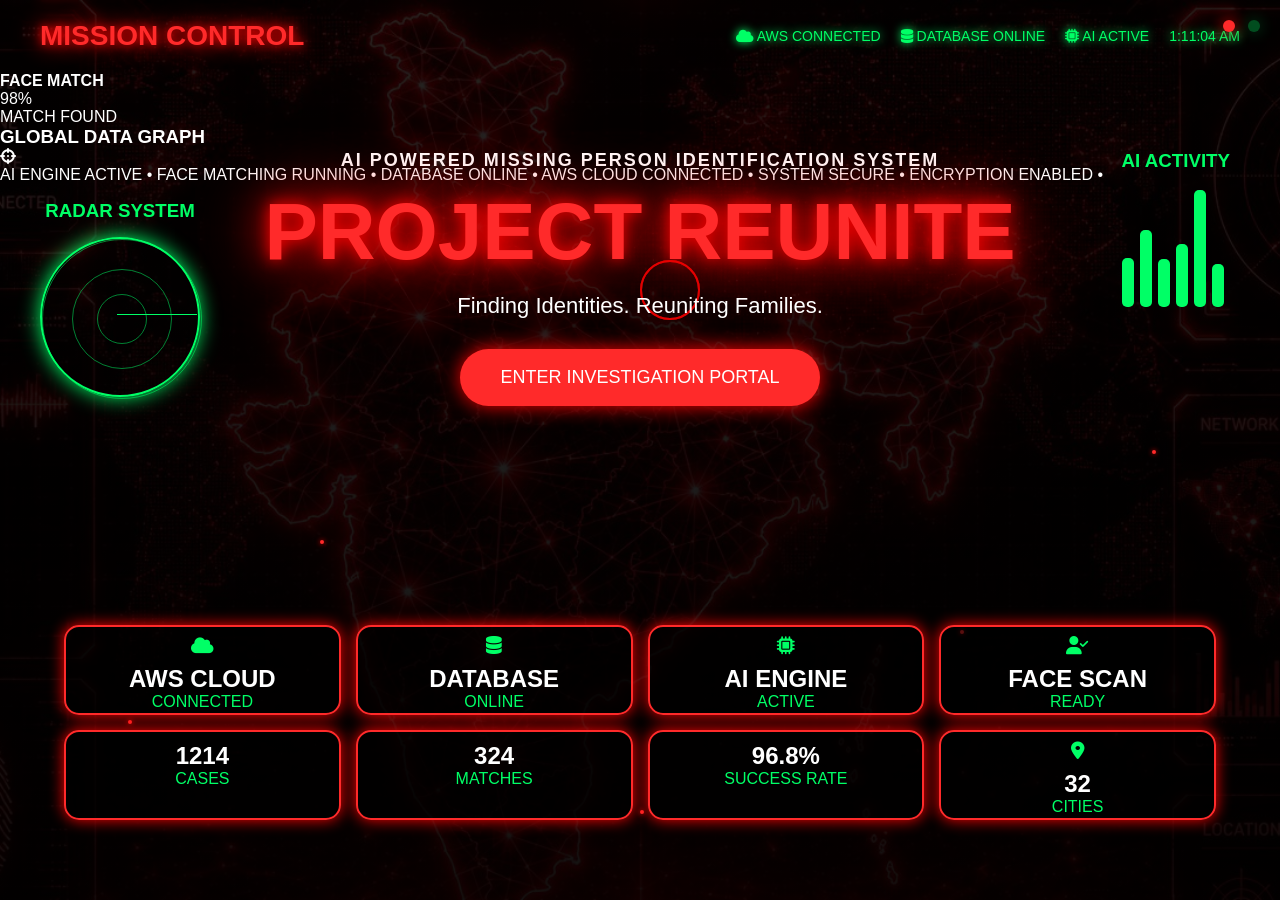
==== index.html @ 248b4ff6 "Initial Project Reunite" ====
<!DOCTYPE html>
<html lang="en">
<head>
<meta charset="UTF-8">
<meta name="viewport" content="width=device-width, initial-scale=1.0">

<title>PROJECT REUNITE</title>

<link rel="stylesheet" href="style.css">

<link rel="stylesheet"
href="https://cdnjs.cloudflare.com/ajax/libs/font-awesome/6.5.1/css/all.min.css">

</head>

<body>

<!-- ================================= -->
<!-- PARTICLES -->
<!-- ================================= -->

<div class="particle p1"></div>
<div class="particle p2"></div>
<div class="particle p3"></div>
<div class="particle p4"></div>
<div class="particle p5"></div>

<!-- ================================= -->
<!-- BLINKING STATUS DOTS -->
<!-- ================================= -->

<div class="status-dot green-dot"></div>
<div class="status-dot red-dot"></div>

<!-- ================================= -->
<!-- HEADER -->
<!-- ================================= -->

<header>

<div class="mission-control">
MISSION CONTROL
</div>

<div class="top-status">

<span>
<i class="fas fa-cloud"></i>
AWS CONNECTED
</span>

<span>
<i class="fas fa-database"></i>
DATABASE ONLINE
</span>

<span>
<i class="fas fa-microchip"></i>
AI ACTIVE
</span>

<span id="clock">
00:00:00
</span>

</div>

</header>

<!-- ================================= -->
<!-- LEFT RADAR -->
<!-- ================================= -->

<div class="radar-section">

<h3>RADAR SYSTEM</h3>

<div class="radar">

<div class="radar-ring ring1"></div>
<div class="radar-ring ring2"></div>
<div class="radar-ring ring3"></div>

<div class="radar-sweep"></div>

</div>

</div>

<!-- ================================= -->
<!-- RIGHT AI GRAPH -->
<!-- ================================= -->

<div class="ai-graph-section">

<h3>AI ACTIVITY</h3>

<div class="activity-bars">

<span></span>
<span></span>
<span></span>
<span></span>
<span></span>
<span></span>

</div>

</div>

<!-- ================================= -->
<!-- WATER RIPPLE -->
<!-- ================================= -->

<div class="ripple">

<span></span>
<span></span>
<span></span>

</div>

<!-- ================================= -->
<!-- MAIN CONTENT -->
<!-- ================================= -->

<div class="container">

<h3 class="system-title">
AI POWERED MISSING PERSON
IDENTIFICATION SYSTEM
</h3>

<h1>
PROJECT REUNITE
</h1>

<p class="tagline">
Finding Identities.
Reuniting Families.
</p>

<a href="portal.html">
    <button class="portal-btn">
        ENTER INVESTIGATION PORTAL
    </button>
</a>

</div>

<!-- ================================= -->
<!-- FACE MATCH PANEL -->
<!-- ================================= -->

<div class="face-match">

<h4>FACE MATCH</h4>

<div class="match-line"></div>

<p id="matchPercent">
98%
</p>

<span>
MATCH FOUND
</span>

</div>

<!-- ================================= -->
<!-- AUDIO WAVE -->
<!-- ================================= -->

<div class="audio-wave">

<span></span>
<span></span>
<span></span>
<span></span>
<span></span>
<span></span>
<span></span>

</div>

<!-- ================================= -->
<!-- GLOBAL DATA GRAPH -->
<!-- ================================= -->

<div class="global-graph">

<h3>GLOBAL DATA GRAPH</h3>

<div class="graph-area">

<div class="graph-line"></div>

</div>

</div>

<!-- ================================= -->
<!-- INFO CARDS -->
<!-- ================================= -->

<div class="cards">

<div class="card">
<i class="fas fa-cloud"></i>
<h2>AWS CLOUD</h2>
<p>CONNECTED</p>
</div>

<div class="card">
<i class="fas fa-database"></i>
<h2>DATABASE</h2>
<p>ONLINE</p>
</div>

<div class="card">
<i class="fas fa-microchip"></i>
<h2>AI ENGINE</h2>
<p>ACTIVE</p>
</div>

<div class="card">
<i class="fas fa-user-check"></i>
<h2>FACE SCAN</h2>
<p>READY</p>
</div>

<div class="card">
<h2>1214</h2>
<p>CASES</p>
</div>

<div class="card">
<h2>324</h2>
<p>MATCHES</p>
</div>

<div class="card">
<h2>96.8%</h2>
<p>SUCCESS RATE</p>
</div>

<div class="card">
<i class="fas fa-location-dot"></i>
<h2>32</h2>
<p>CITIES</p>
</div>

</div>

<!-- ================================= -->
<!-- TARGET SCANNER -->
<!-- ================================= -->

<div class="target-scanner">

<i class="fas fa-crosshairs"></i>

</div>

<!-- ================================= -->
<!-- LIVE FEED -->
<!-- ================================= -->

<div class="ticker">

<div class="ticker-">

AI ENGINE ACTIVE •
FACE MATCHING RUNNING •
DATABASE ONLINE •
AWS CLOUD CONNECTED •
SYSTEM SECURE •
ENCRYPTION ENABLED •

</div>

</div>

<script src="script.js"></script>

</body>
</html>
---- style.css ----
/* ================================= */
/* PROJECT REUNITE MAIN CSS */
/* ================================= */

*{
    margin:0;
    padding:0;
    box-sizing:border-box;
}

body{

    font-family:Arial, sans-serif;

    background:
    linear-gradient(
    rgba(0,0,0,0.85),
    rgba(0,0,0,0.90)
    ),
    url("background.jpg");

    background-size:cover;
    background-position:center;
    background-repeat:no-repeat;

    min-height:100vh;

    overflow:hidden;

    color:white;
}

/* ================================= */
/* HEADER */
/* ================================= */

header{

    display:flex;

    justify-content:space-between;

    align-items:center;

    padding:20px 40px;
}

.mission-control{

    font-size:26px;

    font-weight:bold;

    color:#ff2a2a;

    text-shadow:
    0 0 5px red,
    0 0 10px red;
}

.top-status{

    display:flex;

    gap:20px;

    align-items:center;

    color:#00ff66;

    font-size:14px;
}

.top-status span{

    text-shadow:
    0 0 10px #00ff66;
}

/* ================================= */
/* MAIN TITLE */
/* ================================= */

.container{

    position:absolute;

    top:180px;

    left:50%;

    transform:translateX(-50%);

    text-align:center;

    width:100%;
}

.system-title{

    color:white;

    letter-spacing:2px;

    margin-bottom:20px;
}

.container h1{

    font-size:80px;

    color:#ff2a2a;

    text-shadow:
    0 0 5px red,
    0 0 10px red,
    0 0 15px red;
}

.tagline{

    margin-top:15px;

    font-size:22px;

    color:white;
}

/* ================================= */
/* BUTTON */
/* ================================= */

.portal-btn{

    margin-top:30px;

    padding:18px 40px;

    border:none;

    border-radius:40px;

    background:#ff2a2a;

    color:white;

    font-size:18px;

    cursor:pointer;

    box-shadow:
    0 0 20px red;
}

.portal-btn:hover{

    transform:scale(1.05);
}

/* ================================= */
/* INFO CARDS */
/* ================================= */

.cards{

    position:absolute;

    bottom:120px;

    left:50%;

    transform:translateX(-50%);

    width:70%;

    display:grid;

    grid-template-columns:
    repeat(4,1fr);

    gap:20px;
}

.card{

    background:
    rgba(0,0,0,0.6);

    border:
    2px solid #ff2a2a;

    border-radius:15px;

    padding:20px;

    text-align:center;

    box-shadow:
    0 0 15px red;
}

.card i{

    font-size:24px;

    margin-bottom:10px;

    color:#00ff66;
}

.card p{

    color:#00ff66;
}/* ================================= */
/* PROJECT REUNITE */
/* ================================= */

*{
    margin:0;
    padding:0;
    box-sizing:border-box;
}

body{
    font-family:Arial, sans-serif;
    background:
    linear-gradient(rgba(0,0,0,0.85),rgba(0,0,0,0.92)),
    url("background.jpg");
    background-size:cover;
    background-position:center;
    background-repeat:no-repeat;

    min-height:100vh;
    overflow:hidden;
    color:white;
}

/* ================================= */
/* HEADER */
/* ================================= */

header{
    display:flex;
    justify-content:space-between;
    align-items:center;
    padding:20px 40px;
}

.mission-control{
    color:#ff2a2a;
    font-size:28px;
    font-weight:bold;
    text-shadow:
    0 0 10px red,
    0 0 25px red;
}

.top-status{
    display:flex;
    gap:20px;
    color:#00ff66;
    font-size:14px;
}

.top-status span{
    text-shadow:0 0 10px #00ff66;
}

/* ================================= */
/* MAIN TITLE */
/* ================================= */

.container{
    position:absolute;
    top:150px;
    left:50%;
    transform:translateX(-50%);
    text-align:center;
    width:100%;
}

.system-title{
    font-size:18px;
    letter-spacing:2px;
    margin-bottom:15px;
}

.container h1{
    font-size:80px;
    color:#ff2a2a;
    text-shadow:
    0 0 15px red,
    0 0 40px red,
    0 0 80px red;
}

.tagline{
    margin-top:15px;
    font-size:22px;
}

/* ================================= */
/* BUTTON */
/* ================================= */

.portal-btn{
    margin-top:30px;
    padding:18px 40px;
    border:none;
    border-radius:40px;
    background:#ff2a2a;
    color:white;
    font-size:18px;
    cursor:pointer;
    box-shadow:0 0 20px red;
    transition:.3s;
}

.portal-btn:hover{
    transform:scale(1.05);
}

/* ================================= */
/* CARDS */
/* ================================= */

.cards{
    position:absolute;
    bottom:80px;
    left:50%;
    transform:translateX(-50%);

    width:90%;

    display:grid;
    grid-template-columns:repeat(4,1fr);
    gap:15px;
}

.card{
    background:rgba(0,0,0,0.65);
    border:2px solid #ff2a2a;
    border-radius:15px;
    padding:10px;
    height:90px;
    text-align:center;

    box-shadow:
    0 0 15px red;
}

.card i{
    color:#00ff66;
    font-size:18px;
    margin-bottom:10px;
}

.card p{
    color:#00ff66;
}

/* ================================= */
/* STATUS DOTS */
/* ================================= */

.status-dot{
    width:12px;
    height:12px;
    border-radius:50%;
    position:fixed;
    animation:blink 1s infinite;
}

.green-dot{
    top:20px;
    right:20px;
    background:#00ff66;
    box-shadow:0 0 15px #00ff66;
}

.red-dot{
    top:20px;
    right:45px;
    background:#ff2a2a;
    box-shadow:0 0 15px red;
}

@keyframes blink{
    50%{
        opacity:0.3;
    }
}/* ================================= */
/* RADAR SYSTEM */
/* ================================= */

.radar-section{
    position:absolute;
    left:40px;
    top:200px;
    text-align:center;
}

.radar-section h3{
    color:#00ff66;
    margin-bottom:15px;
}

.radar{
    width:160px;
    height:160px;
    border:2px solid #00ff66;
    border-radius:50%;
    position:relative;
    box-shadow:0 0 20px #00ff66;
}

.radar-ring{
    position:absolute;
    border:1px solid rgba(0,255,102,0.5);
    border-radius:50%;
}

.ring1{
    width:50px;
    height:50px;
    top:55px;
    left:55px;
}

.ring2{
    width:100px;
    height:100px;
    top:30px;
    left:30px;
}

.ring3{
    width:160px;
    height:160px;
    top:0px;
    left:0px;
}

.radar-sweep{
    position:absolute;
    width:80px;
    height:1px;
    background:#00ff66;
    top:75px;
    left:75px;
    transform-origin:left center;
    animation:rotateRadar 4s linear infinite;
}

@keyframes rotateRadar{
    from{
        transform:rotate(0deg);
    }
    to{
        transform:rotate(360deg);
    }
}

/* ================================= */
/* AI ACTIVITY GRAPH */
/* ================================= */

.ai-graph-section{
    position:absolute;
    right:50px;
    top:150px;
    text-align:center;
}

.ai-graph-section h3{
    color:#00ff66;
    margin-bottom:15px;
}

.activity-bars{
    display:flex;
    align-items:flex-end;
    gap:6px;
    height:120px;
}

.activity-bars span{
    width:12px;
    background:#00ff66;
    border-radius:5px;
    animation:graphMove 1.2s infinite ease-in-out;
}

.activity-bars span:nth-child(1){height:30px;}
.activity-bars span:nth-child(2){height:70px;}
.activity-bars span:nth-child(3){height:50px;}
.activity-bars span:nth-child(4){height:100px;}
.activity-bars span:nth-child(5){height:40px;}
.activity-bars span:nth-child(6){height:80px;}

@keyframes graphMove{
    50%{
        transform:scaleY(1.5);
    }
}

/* ================================= */
/* WATER RIPPLE */
/* ================================= */

.ripple{
    position:absolute;
    left:50%;
    top:260px;
    transform:translateX(-50%);
}

.ripple span{
    position:absolute;
    width:60px;
    height:60px;
    border:2px solid rgba(255,0,0,0.5);
    border-radius:50%;
    animation:rippleWave 4s infinite;
}

.ripple span:nth-child(2){
    animation-delay:1s;
}

.ripple span:nth-child(3){
    animation-delay:2s;
}

@keyframes rippleWave{
    from{
        transform:scale(0.5);
        opacity:1;
    }
    to{
        transform:scale(5);
        opacity:0;
    }
}

/* ================================= */
/* FLOATING PARTICLES */
/* ================================= */

.particle{
    position:fixed;
    width:4px;
    height:4px;
    background:#ff2a2a;
    border-radius:50%;
    box-shadow:0 0 5px red;
    animation:floatParticle 8s infinite linear;
}

.p1{left:10%;top:80%;}
.p2{left:25%;top:60%;}
.p3{left:50%;top:90%;}
.p4{left:75%;top:70%;}
.p5{left:90%;top:50%;}

@keyframes floatParticle{
    from{
        transform:translateY(0);
        opacity:1;
    }
    to{
        transform:translateY(-300px);
        opacity:0;
    }
}
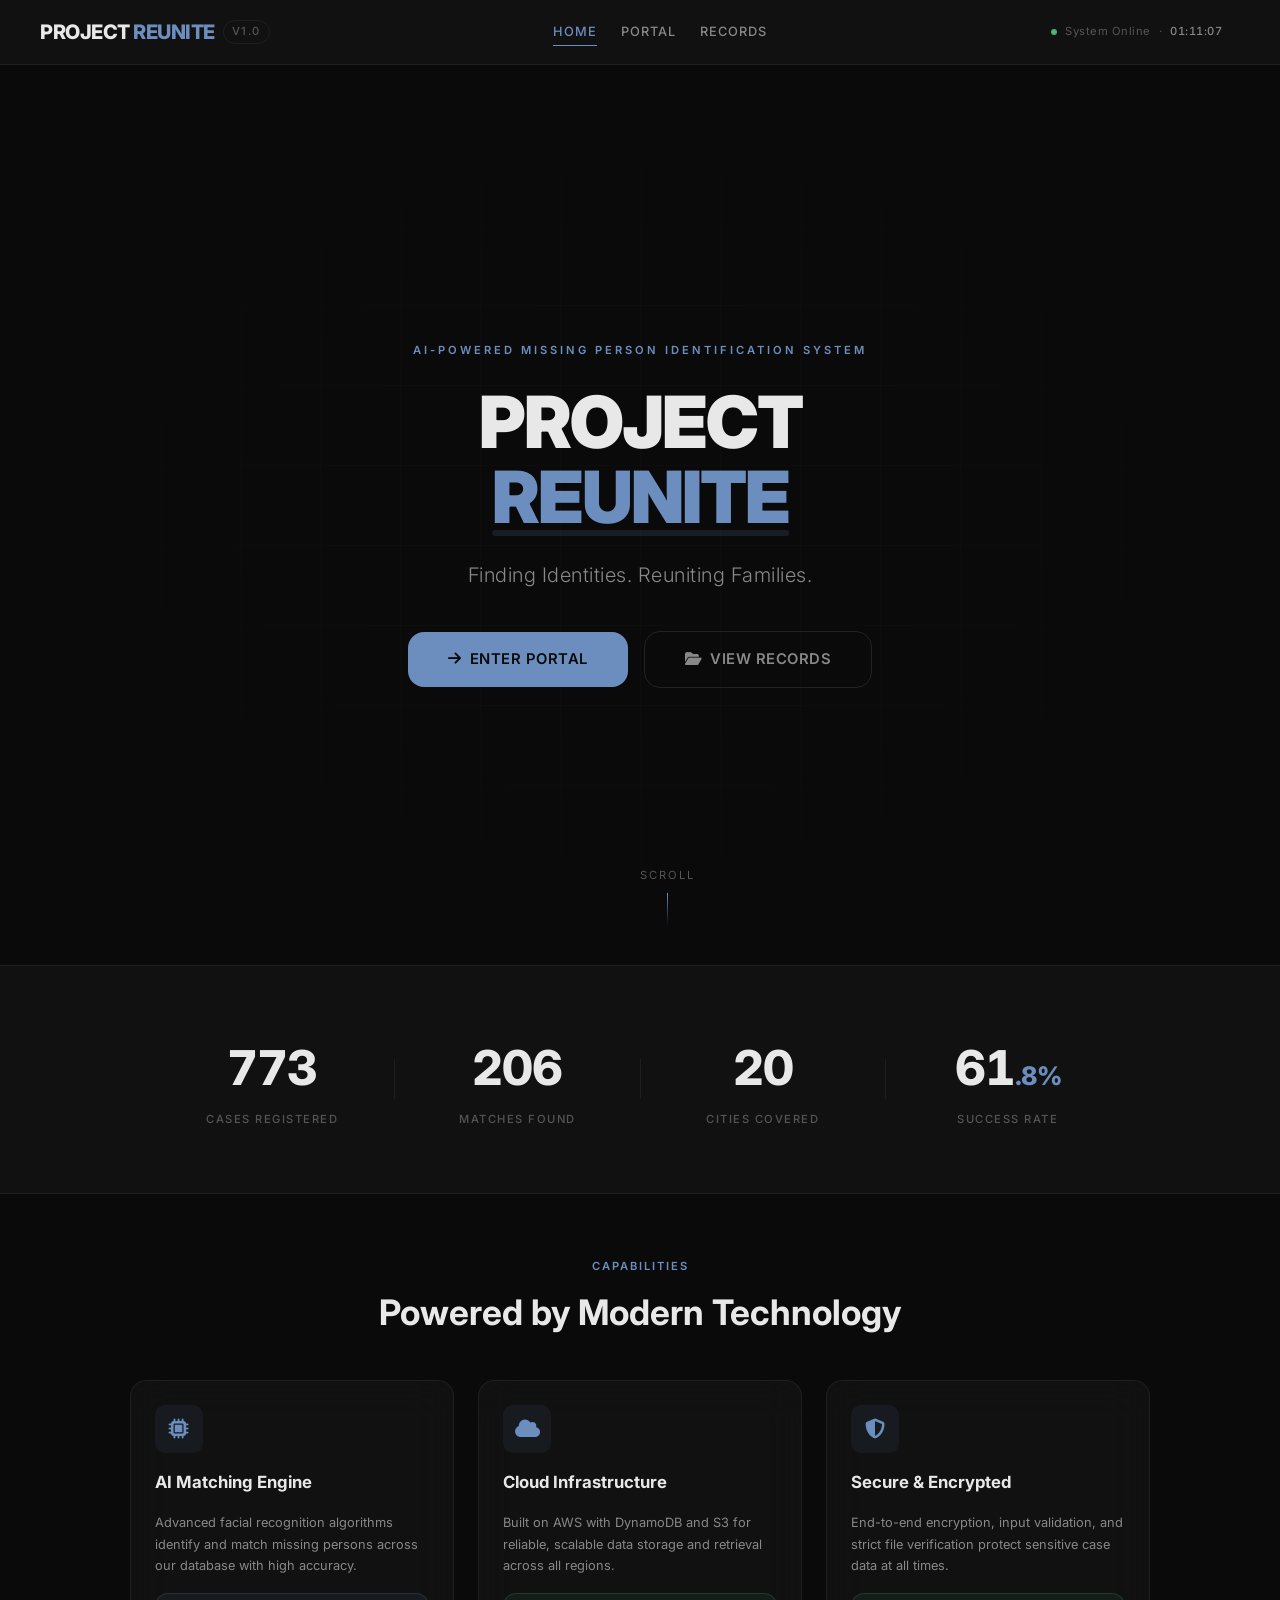
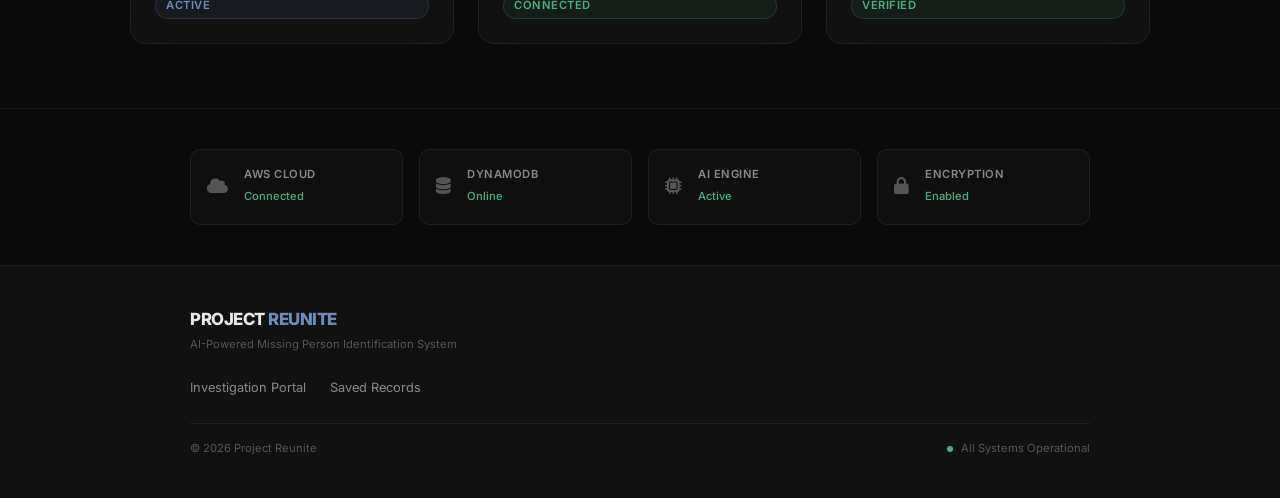
==== commit e3555128: "ui rehaul" ====
--- a/index.html
+++ b/index.html
@@ -1,288 +1,199 @@
 <!DOCTYPE html>
 <html lang="en">
 <head>
-<meta charset="UTF-8">
-<meta name="viewport" content="width=device-width, initial-scale=1.0">
-
-<title>PROJECT REUNITE</title>
-
-<link rel="stylesheet" href="style.css">
-
-<link rel="stylesheet"
-href="https://cdnjs.cloudflare.com/ajax/libs/font-awesome/6.5.1/css/all.min.css">
-
+    <meta charset="UTF-8">
+    <meta name="viewport" content="width=device-width, initial-scale=1.0">
+    <meta name="description" content="Project Reunite — AI-powered missing person identification system. Finding identities. Reuniting families.">
+    <title>Project Reunite — AI Missing Person System</title>
+    <link rel="stylesheet" href="shared.css">
+    <link rel="stylesheet" href="style.css">
+    <link rel="stylesheet" href="https://cdnjs.cloudflare.com/ajax/libs/font-awesome/6.5.1/css/all.min.css">
 </head>
-
 <body>
 
-<!-- ================================= -->
-<!-- PARTICLES -->
-<!-- ================================= -->
+    <!-- ===== NAVIGATION ===== -->
+    <nav class="nav" id="mainNav">
+        <div class="nav__brand">
+            <a href="index.html" class="nav__logo">PROJECT <span>REUNITE</span></a>
+            <span class="nav__tag">v1.0</span>
+        </div>
 
-<div class="particle p1"></div>
-<div class="particle p2"></div>
-<div class="particle p3"></div>
-<div class="particle p4"></div>
-<div class="particle p5"></div>
+        <div class="nav__links">
+            <a href="index.html" class="nav__link nav__link--active">Home</a>
+            <a href="portal.html" class="nav__link">Portal</a>
+            <a href="records.html" class="nav__link">Records</a>
+        </div>
 
-<!-- ================================= -->
-<!-- BLINKING STATUS DOTS -->
-<!-- ================================= -->
+        <div class="nav__status">
+            <span class="status-dot"></span>
+            <span>System Online</span>
+            <span class="nav__divider">·</span>
+            <span class="nav__clock" id="clock">00:00:00</span>
+        </div>
+    </nav>
 
-<div class="status-dot green-dot"></div>
-<div class="status-dot red-dot"></div>
 
-<!-- ================================= -->
-<!-- HEADER -->
-<!-- ================================= -->
+    <!-- ===== HERO SECTION ===== -->
+    <section class="hero" id="hero">
+        <div class="hero__bg-grid"></div>
 
-<header>
+        <div class="hero__content">
+            <p class="hero__subtitle fade-in">AI-Powered Missing Person Identification System</p>
 
-<div class="mission-control">
-MISSION CONTROL
-</div>
+            <h1 class="hero__title fade-in fade-in--delay-1">
+                PROJECT<br><span>REUNITE</span>
+            </h1>
 
-<div class="top-status">
+            <p class="hero__tagline fade-in fade-in--delay-2">
+                Finding Identities. Reuniting Families.
+            </p>
 
-<span>
-<i class="fas fa-cloud"></i>
-AWS CONNECTED
-</span>
+            <div class="hero__actions fade-in fade-in--delay-3">
+                <a href="portal.html" class="btn btn--primary btn--lg" id="heroPortalBtn">
+                    <i class="fas fa-arrow-right"></i>
+                    Enter Portal
+                </a>
+                <a href="records.html" class="btn btn--secondary btn--lg" id="heroRecordsBtn">
+                    <i class="fas fa-folder-open"></i>
+                    View Records
+                </a>
+            </div>
+        </div>
 
-<span>
-<i class="fas fa-database"></i>
-DATABASE ONLINE
-</span>
+        <div class="hero__scroll-hint fade-in fade-in--delay-5">
+            <span>Scroll</span>
+            <div class="hero__scroll-line"></div>
+        </div>
+    </section>
 
-<span>
-<i class="fas fa-microchip"></i>
-AI ACTIVE
-</span>
 
-<span id="clock">
-00:00:00
-</span>
+    <!-- ===== STATS STRIP ===== -->
+    <section class="stats" id="stats">
+        <div class="stats__grid">
+            <div class="stats__item animate-on-scroll">
+                <span class="stats__number" data-target="1214">0</span>
+                <span class="stats__label">Cases Registered</span>
+            </div>
+            <div class="stats__divider"></div>
+            <div class="stats__item animate-on-scroll">
+                <span class="stats__number" data-target="324">0</span>
+                <span class="stats__label">Matches Found</span>
+            </div>
+            <div class="stats__divider"></div>
+            <div class="stats__item animate-on-scroll">
+                <span class="stats__number" data-target="32">0</span>
+                <span class="stats__label">Cities Covered</span>
+            </div>
+            <div class="stats__divider"></div>
+            <div class="stats__item animate-on-scroll">
+                <span class="stats__number stats__number--percent" data-target="96">0</span>
+                <span class="stats__label">Success Rate</span>
+            </div>
+        </div>
+    </section>
 
-</div>
 
-</header>
+    <!-- ===== FEATURES ===== -->
+    <section class="features" id="features">
+        <div class="features__header animate-on-scroll">
+            <p class="features__overline">Capabilities</p>
+            <h2 class="features__title">Powered by Modern Technology</h2>
+        </div>
 
-<!-- ================================= -->
-<!-- LEFT RADAR -->
-<!-- ================================= -->
+        <div class="features__grid">
+            <div class="glass-card features__card animate-on-scroll">
+                <div class="features__icon-wrap">
+                    <i class="fas fa-microchip"></i>
+                </div>
+                <h3 class="features__card-title">AI Matching Engine</h3>
+                <p class="features__card-text">
+                    Advanced facial recognition algorithms identify and match missing persons across our database with high accuracy.
+                </p>
+                <span class="badge badge--accent">Active</span>
+            </div>
 
-<div class="radar-section">
+            <div class="glass-card features__card animate-on-scroll">
+                <div class="features__icon-wrap">
+                    <i class="fas fa-cloud"></i>
+                </div>
+                <h3 class="features__card-title">Cloud Infrastructure</h3>
+                <p class="features__card-text">
+                    Built on AWS with DynamoDB and S3 for reliable, scalable data storage and retrieval across all regions.
+                </p>
+                <span class="badge badge--success">Connected</span>
+            </div>
 
-<h3>RADAR SYSTEM</h3>
+            <div class="glass-card features__card animate-on-scroll">
+                <div class="features__icon-wrap">
+                    <i class="fas fa-shield-halved"></i>
+                </div>
+                <h3 class="features__card-title">Secure & Encrypted</h3>
+                <p class="features__card-text">
+                    End-to-end encryption, input validation, and strict file verification protect sensitive case data at all times.
+                </p>
+                <span class="badge badge--success">Verified</span>
+            </div>
+        </div>
+    </section>
 
-<div class="radar">
 
-<div class="radar-ring ring1"></div>
-<div class="radar-ring ring2"></div>
-<div class="radar-ring ring3"></div>
+    <!-- ===== SYSTEM STATUS ===== -->
+    <section class="sys-status" id="sysStatus">
+        <div class="sys-status__grid">
+            <div class="sys-status__item animate-on-scroll">
+                <i class="fas fa-cloud"></i>
+                <div>
+                    <span class="sys-status__name">AWS Cloud</span>
+                    <span class="sys-status__value sys-status__value--ok">Connected</span>
+                </div>
+            </div>
+            <div class="sys-status__item animate-on-scroll">
+                <i class="fas fa-database"></i>
+                <div>
+                    <span class="sys-status__name">DynamoDB</span>
+                    <span class="sys-status__value sys-status__value--ok">Online</span>
+                </div>
+            </div>
+            <div class="sys-status__item animate-on-scroll">
+                <i class="fas fa-microchip"></i>
+                <div>
+                    <span class="sys-status__name">AI Engine</span>
+                    <span class="sys-status__value sys-status__value--ok">Active</span>
+                </div>
+            </div>
+            <div class="sys-status__item animate-on-scroll">
+                <i class="fas fa-lock"></i>
+                <div>
+                    <span class="sys-status__name">Encryption</span>
+                    <span class="sys-status__value sys-status__value--ok">Enabled</span>
+                </div>
+            </div>
+        </div>
+    </section>
 
-<div class="radar-sweep"></div>
 
-</div>
+    <!-- ===== FOOTER ===== -->
+    <footer class="footer" id="footer">
+        <div class="footer__inner">
+            <div class="footer__brand">
+                <span class="nav__logo">PROJECT <span>REUNITE</span></span>
+                <p class="footer__text">AI-Powered Missing Person Identification System</p>
+            </div>
+            <div class="footer__links">
+                <a href="portal.html">Investigation Portal</a>
+                <a href="records.html">Saved Records</a>
+            </div>
+            <div class="footer__meta">
+                <span>&copy; 2026 Project Reunite</span>
+                <span class="footer__status">
+                    <span class="status-dot"></span>
+                    All Systems Operational
+                </span>
+            </div>
+        </div>
+    </footer>
 
-</div>
-
-<!-- ================================= -->
-<!-- RIGHT AI GRAPH -->
-<!-- ================================= -->
-
-<div class="ai-graph-section">
-
-<h3>AI ACTIVITY</h3>
-
-<div class="activity-bars">
-
-<span></span>
-<span></span>
-<span></span>
-<span></span>
-<span></span>
-<span></span>
-
-</div>
-
-</div>
-
-<!-- ================================= -->
-<!-- WATER RIPPLE -->
-<!-- ================================= -->
-
-<div class="ripple">
-
-<span></span>
-<span></span>
-<span></span>
-
-</div>
-
-<!-- ================================= -->
-<!-- MAIN CONTENT -->
-<!-- ================================= -->
-
-<div class="container">
-
-<h3 class="system-title">
-AI POWERED MISSING PERSON
-IDENTIFICATION SYSTEM
-</h3>
-
-<h1>
-PROJECT REUNITE
-</h1>
-
-<p class="tagline">
-Finding Identities.
-Reuniting Families.
-</p>
-
-<a href="portal.html">
-    <button class="portal-btn">
-        ENTER INVESTIGATION PORTAL
-    </button>
-</a>
-
-</div>
-
-<!-- ================================= -->
-<!-- FACE MATCH PANEL -->
-<!-- ================================= -->
-
-<div class="face-match">
-
-<h4>FACE MATCH</h4>
-
-<div class="match-line"></div>
-
-<p id="matchPercent">
-98%
-</p>
-
-<span>
-MATCH FOUND
-</span>
-
-</div>
-
-<!-- ================================= -->
-<!-- AUDIO WAVE -->
-<!-- ================================= -->
-
-<div class="audio-wave">
-
-<span></span>
-<span></span>
-<span></span>
-<span></span>
-<span></span>
-<span></span>
-<span></span>
-
-</div>
-
-<!-- ================================= -->
-<!-- GLOBAL DATA GRAPH -->
-<!-- ================================= -->
-
-<div class="global-graph">
-
-<h3>GLOBAL DATA GRAPH</h3>
-
-<div class="graph-area">
-
-<div class="graph-line"></div>
-
-</div>
-
-</div>
-
-<!-- ================================= -->
-<!-- INFO CARDS -->
-<!-- ================================= -->
-
-<div class="cards">
-
-<div class="card">
-<i class="fas fa-cloud"></i>
-<h2>AWS CLOUD</h2>
-<p>CONNECTED</p>
-</div>
-
-<div class="card">
-<i class="fas fa-database"></i>
-<h2>DATABASE</h2>
-<p>ONLINE</p>
-</div>
-
-<div class="card">
-<i class="fas fa-microchip"></i>
-<h2>AI ENGINE</h2>
-<p>ACTIVE</p>
-</div>
-
-<div class="card">
-<i class="fas fa-user-check"></i>
-<h2>FACE SCAN</h2>
-<p>READY</p>
-</div>
-
-<div class="card">
-<h2>1214</h2>
-<p>CASES</p>
-</div>
-
-<div class="card">
-<h2>324</h2>
-<p>MATCHES</p>
-</div>
-
-<div class="card">
-<h2>96.8%</h2>
-<p>SUCCESS RATE</p>
-</div>
-
-<div class="card">
-<i class="fas fa-location-dot"></i>
-<h2>32</h2>
-<p>CITIES</p>
-</div>
-
-</div>
-
-<!-- ================================= -->
-<!-- TARGET SCANNER -->
-<!-- ================================= -->
-
-<div class="target-scanner">
-
-<i class="fas fa-crosshairs"></i>
-
-</div>
-
-<!-- ================================= -->
-<!-- LIVE FEED -->
-<!-- ================================= -->
-
-<div class="ticker">
-
-<div class="ticker-">
-
-AI ENGINE ACTIVE •
-FACE MATCHING RUNNING •
-DATABASE ONLINE •
-AWS CLOUD CONNECTED •
-SYSTEM SECURE •
-ENCRYPTION ENABLED •
-
-</div>
-
-</div>
-
-<script src="script.js"></script>
-
+    <script src="shared.js"></script>
+    <script src="script.js"></script>
 </body>
 </html>
--- a/shared.css
+++ b/shared.css
@@ -0,0 +1,831 @@
+/* ============================================= */
+/* PROJECT REUNITE — SHARED DESIGN SYSTEM        */
+/* ============================================= */
+
+/* --- Google Fonts --- */
+@import url('https://fonts.googleapis.com/css2?family=Inter:wght@300;400;500;600;700;800;900&display=swap');
+
+/* --- Design Tokens --- */
+:root {
+    /* Backgrounds */
+    --bg-primary: #0A0A0A;
+    --bg-secondary: #111111;
+    --bg-tertiary: #1A1A1A;
+    --bg-card: rgba(255, 255, 255, 0.025);
+    --bg-card-hover: rgba(255, 255, 255, 0.045);
+    --bg-input: rgba(255, 255, 255, 0.04);
+    --bg-input-focus: rgba(255, 255, 255, 0.07);
+
+    /* Borders */
+    --border-subtle: rgba(255, 255, 255, 0.06);
+    --border-medium: rgba(255, 255, 255, 0.10);
+    --border-focus: rgba(108, 142, 191, 0.4);
+
+    /* Text */
+    --text-primary: #E8E8E8;
+    --text-secondary: #888888;
+    --text-tertiary: #555555;
+    --text-inverse: #0A0A0A;
+
+    /* Accent — Soft Blue */
+    --accent: #6C8EBF;
+    --accent-light: #8BAAD4;
+    --accent-dark: #4A6A94;
+    --accent-glow: rgba(108, 142, 191, 0.12);
+    --accent-bg: rgba(108, 142, 191, 0.08);
+
+    /* Semantic */
+    --success: #4CAF7D;
+    --success-bg: rgba(76, 175, 125, 0.08);
+    --warning: #D4A574;
+    --warning-bg: rgba(212, 165, 116, 0.08);
+    --danger: #C75B5B;
+    --danger-bg: rgba(199, 91, 91, 0.08);
+
+    /* Typography */
+    --font: 'Inter', -apple-system, BlinkMacSystemFont, 'Segoe UI', sans-serif;
+    --fs-xs: 0.7rem;
+    --fs-sm: 0.8rem;
+    --fs-base: 0.925rem;
+    --fs-md: 1.05rem;
+    --fs-lg: 1.25rem;
+    --fs-xl: 1.6rem;
+    --fs-2xl: 2.2rem;
+    --fs-3xl: 3rem;
+    --fs-hero: 4.5rem;
+
+    /* Spacing */
+    --space-xs: 4px;
+    --space-sm: 8px;
+    --space-md: 16px;
+    --space-lg: 24px;
+    --space-xl: 40px;
+    --space-2xl: 64px;
+
+    /* Radius */
+    --radius-sm: 6px;
+    --radius-md: 10px;
+    --radius-lg: 16px;
+    --radius-xl: 24px;
+    --radius-full: 9999px;
+
+    /* Shadows */
+    --shadow-sm: 0 1px 3px rgba(0, 0, 0, 0.3);
+    --shadow-md: 0 4px 12px rgba(0, 0, 0, 0.4);
+    --shadow-lg: 0 8px 32px rgba(0, 0, 0, 0.5);
+    --shadow-accent: 0 4px 20px rgba(108, 142, 191, 0.1);
+
+    /* Transitions */
+    --ease-out: cubic-bezier(0.16, 1, 0.3, 1);
+    --ease-in-out: cubic-bezier(0.4, 0, 0.2, 1);
+    --duration-fast: 150ms;
+    --duration-base: 250ms;
+    --duration-slow: 400ms;
+
+    /* Glass */
+    --glass-bg: rgba(255, 255, 255, 0.03);
+    --glass-border: rgba(255, 255, 255, 0.06);
+    --glass-blur: 20px;
+}
+
+
+/* --- Reset --- */
+*,
+*::before,
+*::after {
+    margin: 0;
+    padding: 0;
+    box-sizing: border-box;
+}
+
+html {
+    scroll-behavior: smooth;
+    -webkit-font-smoothing: antialiased;
+    -moz-osx-font-smoothing: grayscale;
+}
+
+body {
+    font-family: var(--font);
+    font-size: var(--fs-base);
+    color: var(--text-primary);
+    background-color: var(--bg-primary);
+    line-height: 1.6;
+    min-height: 100vh;
+    overflow-x: hidden;
+}
+
+a {
+    text-decoration: none;
+    color: inherit;
+}
+
+img {
+    max-width: 100%;
+    display: block;
+}
+
+button {
+    font-family: var(--font);
+    cursor: pointer;
+    border: none;
+    outline: none;
+}
+
+input, select, textarea {
+    font-family: var(--font);
+    outline: none;
+    border: none;
+}
+
+ul, ol {
+    list-style: none;
+}
+
+
+/* ============================================= */
+/* NAVIGATION                                    */
+/* ============================================= */
+
+.nav {
+    display: flex;
+    align-items: center;
+    justify-content: space-between;
+    padding: var(--space-md) var(--space-xl);
+    background: var(--bg-secondary);
+    border-bottom: 1px solid var(--border-subtle);
+    position: sticky;
+    top: 0;
+    z-index: 100;
+    backdrop-filter: blur(12px);
+    -webkit-backdrop-filter: blur(12px);
+}
+
+.nav__brand {
+    display: flex;
+    align-items: center;
+    gap: var(--space-sm);
+}
+
+.nav__logo {
+    font-size: var(--fs-lg);
+    font-weight: 800;
+    color: var(--text-primary);
+    letter-spacing: -0.5px;
+}
+
+.nav__logo span {
+    color: var(--accent);
+}
+
+.nav__tag {
+    font-size: var(--fs-xs);
+    font-weight: 500;
+    color: var(--text-tertiary);
+    text-transform: uppercase;
+    letter-spacing: 1.5px;
+    padding: 2px 8px;
+    border: 1px solid var(--border-subtle);
+    border-radius: var(--radius-full);
+}
+
+.nav__links {
+    display: flex;
+    align-items: center;
+    gap: var(--space-lg);
+}
+
+.nav__link {
+    font-size: var(--fs-sm);
+    font-weight: 500;
+    color: var(--text-secondary);
+    text-transform: uppercase;
+    letter-spacing: 1px;
+    transition: color var(--duration-base) var(--ease-out);
+    position: relative;
+}
+
+.nav__link::after {
+    content: '';
+    position: absolute;
+    bottom: -4px;
+    left: 0;
+    width: 0;
+    height: 1.5px;
+    background: var(--accent);
+    transition: width var(--duration-base) var(--ease-out);
+}
+
+.nav__link:hover {
+    color: var(--text-primary);
+}
+
+.nav__link:hover::after {
+    width: 100%;
+}
+
+.nav__link--active {
+    color: var(--accent);
+}
+
+.nav__link--active::after {
+    width: 100%;
+}
+
+.nav__status {
+    display: flex;
+    align-items: center;
+    gap: var(--space-sm);
+    font-size: var(--fs-xs);
+    color: var(--text-tertiary);
+    letter-spacing: 0.5px;
+}
+
+.nav__clock {
+    font-variant-numeric: tabular-nums;
+    font-weight: 500;
+    color: var(--text-secondary);
+    min-width: 70px;
+}
+
+.status-dot {
+    width: 6px;
+    height: 6px;
+    border-radius: 50%;
+    background: var(--success);
+    animation: pulse-dot 3s infinite ease-in-out;
+}
+
+@keyframes pulse-dot {
+    0%, 100% { opacity: 0.4; }
+    50% { opacity: 1; }
+}
+
+
+/* ============================================= */
+/* BUTTONS                                       */
+/* ============================================= */
+
+.btn {
+    display: inline-flex;
+    align-items: center;
+    justify-content: center;
+    gap: var(--space-sm);
+    padding: 12px 28px;
+    font-size: var(--fs-sm);
+    font-weight: 600;
+    letter-spacing: 0.5px;
+    border-radius: var(--radius-md);
+    transition: all var(--duration-base) var(--ease-out);
+    text-transform: uppercase;
+}
+
+.btn--primary {
+    background: var(--accent);
+    color: var(--text-inverse);
+}
+
+.btn--primary:hover {
+    background: var(--accent-dark);
+    transform: translateY(-1px);
+    box-shadow: var(--shadow-accent);
+}
+
+.btn--secondary {
+    background: transparent;
+    color: var(--text-secondary);
+    border: 1px solid var(--border-medium);
+}
+
+.btn--secondary:hover {
+    border-color: var(--accent);
+    color: var(--accent);
+    background: var(--accent-bg);
+}
+
+.btn--danger {
+    background: transparent;
+    color: var(--danger);
+    border: 1px solid rgba(199, 91, 91, 0.2);
+}
+
+.btn--danger:hover {
+    background: var(--danger-bg);
+    border-color: var(--danger);
+}
+
+.btn--ghost {
+    background: transparent;
+    color: var(--text-secondary);
+    padding: 8px 16px;
+}
+
+.btn--ghost:hover {
+    color: var(--text-primary);
+    background: var(--bg-card);
+}
+
+.btn--lg {
+    padding: 16px 40px;
+    font-size: var(--fs-base);
+    border-radius: var(--radius-lg);
+}
+
+.btn--sm {
+    padding: 8px 16px;
+    font-size: var(--fs-xs);
+}
+
+.btn--loading {
+    pointer-events: none;
+    opacity: 0.7;
+}
+
+.btn--loading::after {
+    content: '';
+    width: 14px;
+    height: 14px;
+    border: 2px solid transparent;
+    border-top-color: currentColor;
+    border-radius: 50%;
+    animation: spin 0.6s linear infinite;
+}
+
+@keyframes spin {
+    to { transform: rotate(360deg); }
+}
+
+
+/* ============================================= */
+/* CARDS                                         */
+/* ============================================= */
+
+.glass-card {
+    background: var(--glass-bg);
+    backdrop-filter: blur(var(--glass-blur));
+    -webkit-backdrop-filter: blur(var(--glass-blur));
+    border: 1px solid var(--glass-border);
+    border-radius: var(--radius-lg);
+    padding: var(--space-lg);
+    transition: all var(--duration-base) var(--ease-out);
+}
+
+.glass-card:hover {
+    background: var(--bg-card-hover);
+    border-color: var(--border-medium);
+    transform: translateY(-2px);
+}
+
+.card {
+    background: var(--bg-secondary);
+    border: 1px solid var(--border-subtle);
+    border-radius: var(--radius-lg);
+    padding: var(--space-lg);
+    transition: all var(--duration-base) var(--ease-out);
+}
+
+.card:hover {
+    border-color: var(--border-medium);
+}
+
+
+/* ============================================= */
+/* FORM INPUTS                                   */
+/* ============================================= */
+
+.form-group {
+    display: flex;
+    flex-direction: column;
+    gap: var(--space-xs);
+}
+
+.form-label {
+    font-size: var(--fs-xs);
+    font-weight: 600;
+    color: var(--text-secondary);
+    text-transform: uppercase;
+    letter-spacing: 1px;
+}
+
+.form-input {
+    width: 100%;
+    padding: 12px 16px;
+    background: var(--bg-input);
+    border: 1px solid var(--border-subtle);
+    border-radius: var(--radius-md);
+    color: var(--text-primary);
+    font-size: var(--fs-base);
+    transition: all var(--duration-base) var(--ease-out);
+}
+
+.form-input::placeholder {
+    color: var(--text-tertiary);
+}
+
+.form-input:focus {
+    background: var(--bg-input-focus);
+    border-color: var(--border-focus);
+    box-shadow: 0 0 0 3px var(--accent-glow);
+}
+
+.form-input--error {
+    border-color: var(--danger) !important;
+    box-shadow: 0 0 0 3px var(--danger-bg) !important;
+}
+
+.form-error {
+    font-size: var(--fs-xs);
+    color: var(--danger);
+    margin-top: 2px;
+}
+
+.form-select {
+    width: 100%;
+    padding: 12px 16px;
+    background: var(--bg-input);
+    border: 1px solid var(--border-subtle);
+    border-radius: var(--radius-md);
+    color: var(--text-primary);
+    font-size: var(--fs-base);
+    transition: all var(--duration-base) var(--ease-out);
+    appearance: none;
+    background-image: url("data:image/svg+xml,%3Csvg xmlns='http://www.w3.org/2000/svg' width='12' height='12' viewBox='0 0 12 12'%3E%3Cpath fill='%23888' d='M6 8L1 3h10z'/%3E%3C/svg%3E");
+    background-repeat: no-repeat;
+    background-position: right 16px center;
+    cursor: pointer;
+}
+
+.form-select:focus {
+    background-color: var(--bg-input-focus);
+    border-color: var(--border-focus);
+    box-shadow: 0 0 0 3px var(--accent-glow);
+}
+
+.form-textarea {
+    width: 100%;
+    padding: 12px 16px;
+    background: var(--bg-input);
+    border: 1px solid var(--border-subtle);
+    border-radius: var(--radius-md);
+    color: var(--text-primary);
+    font-size: var(--fs-base);
+    resize: vertical;
+    min-height: 100px;
+    transition: all var(--duration-base) var(--ease-out);
+}
+
+.form-textarea::placeholder {
+    color: var(--text-tertiary);
+}
+
+.form-textarea:focus {
+    background: var(--bg-input-focus);
+    border-color: var(--border-focus);
+    box-shadow: 0 0 0 3px var(--accent-glow);
+}
+
+
+/* ============================================= */
+/* TOAST NOTIFICATIONS                           */
+/* ============================================= */
+
+.toast-container {
+    position: fixed;
+    top: var(--space-lg);
+    right: var(--space-lg);
+    z-index: 10000;
+    display: flex;
+    flex-direction: column;
+    gap: var(--space-sm);
+}
+
+.toast {
+    display: flex;
+    align-items: center;
+    gap: var(--space-md);
+    padding: 14px 20px;
+    background: var(--bg-tertiary);
+    border: 1px solid var(--border-subtle);
+    border-radius: var(--radius-md);
+    box-shadow: var(--shadow-lg);
+    min-width: 320px;
+    max-width: 420px;
+    animation: toast-in var(--duration-slow) var(--ease-out);
+    font-size: var(--fs-sm);
+}
+
+.toast--success {
+    border-left: 3px solid var(--success);
+}
+
+.toast--error {
+    border-left: 3px solid var(--danger);
+}
+
+.toast--warning {
+    border-left: 3px solid var(--warning);
+}
+
+.toast--info {
+    border-left: 3px solid var(--accent);
+}
+
+.toast__icon {
+    font-size: var(--fs-lg);
+    flex-shrink: 0;
+}
+
+.toast__message {
+    flex: 1;
+    color: var(--text-primary);
+}
+
+.toast__close {
+    background: none;
+    color: var(--text-tertiary);
+    font-size: var(--fs-md);
+    padding: 4px;
+    transition: color var(--duration-fast);
+    cursor: pointer;
+}
+
+.toast__close:hover {
+    color: var(--text-primary);
+}
+
+.toast--exit {
+    animation: toast-out var(--duration-base) var(--ease-out) forwards;
+}
+
+@keyframes toast-in {
+    from {
+        opacity: 0;
+        transform: translateX(40px);
+    }
+    to {
+        opacity: 1;
+        transform: translateX(0);
+    }
+}
+
+@keyframes toast-out {
+    from {
+        opacity: 1;
+        transform: translateX(0);
+    }
+    to {
+        opacity: 0;
+        transform: translateX(40px);
+    }
+}
+
+
+/* ============================================= */
+/* MODAL                                         */
+/* ============================================= */
+
+.modal-overlay {
+    position: fixed;
+    inset: 0;
+    background: rgba(0, 0, 0, 0.7);
+    backdrop-filter: blur(4px);
+    -webkit-backdrop-filter: blur(4px);
+    z-index: 5000;
+    display: flex;
+    align-items: center;
+    justify-content: center;
+    opacity: 0;
+    visibility: hidden;
+    transition: all var(--duration-base) var(--ease-out);
+}
+
+.modal-overlay--active {
+    opacity: 1;
+    visibility: visible;
+}
+
+.modal {
+    background: var(--bg-secondary);
+    border: 1px solid var(--border-subtle);
+    border-radius: var(--radius-xl);
+    padding: var(--space-xl);
+    width: 90%;
+    max-width: 560px;
+    max-height: 85vh;
+    overflow-y: auto;
+    transform: scale(0.95) translateY(10px);
+    transition: transform var(--duration-base) var(--ease-out);
+    box-shadow: var(--shadow-lg);
+}
+
+.modal-overlay--active .modal {
+    transform: scale(1) translateY(0);
+}
+
+.modal__header {
+    display: flex;
+    align-items: center;
+    justify-content: space-between;
+    margin-bottom: var(--space-lg);
+}
+
+.modal__title {
+    font-size: var(--fs-lg);
+    font-weight: 700;
+    color: var(--text-primary);
+}
+
+.modal__close {
+    width: 36px;
+    height: 36px;
+    display: flex;
+    align-items: center;
+    justify-content: center;
+    border-radius: var(--radius-sm);
+    background: transparent;
+    color: var(--text-tertiary);
+    font-size: var(--fs-lg);
+    transition: all var(--duration-fast);
+    cursor: pointer;
+}
+
+.modal__close:hover {
+    background: var(--bg-card);
+    color: var(--text-primary);
+}
+
+.modal__body {
+    display: flex;
+    flex-direction: column;
+    gap: var(--space-md);
+}
+
+.modal__actions {
+    display: flex;
+    gap: var(--space-md);
+    justify-content: flex-end;
+    margin-top: var(--space-lg);
+}
+
+
+/* ============================================= */
+/* BADGE / TAG                                   */
+/* ============================================= */
+
+.badge {
+    display: inline-flex;
+    align-items: center;
+    gap: 4px;
+    padding: 3px 10px;
+    font-size: var(--fs-xs);
+    font-weight: 600;
+    border-radius: var(--radius-full);
+    text-transform: uppercase;
+    letter-spacing: 0.5px;
+}
+
+.badge--success {
+    background: var(--success-bg);
+    color: var(--success);
+    border: 1px solid rgba(76, 175, 125, 0.2);
+}
+
+.badge--danger {
+    background: var(--danger-bg);
+    color: var(--danger);
+    border: 1px solid rgba(199, 91, 91, 0.2);
+}
+
+.badge--accent {
+    background: var(--accent-bg);
+    color: var(--accent);
+    border: 1px solid rgba(108, 142, 191, 0.2);
+}
+
+
+/* ============================================= */
+/* EMPTY STATE                                   */
+/* ============================================= */
+
+.empty-state {
+    display: flex;
+    flex-direction: column;
+    align-items: center;
+    justify-content: center;
+    padding: var(--space-2xl);
+    text-align: center;
+}
+
+.empty-state__icon {
+    font-size: 3rem;
+    color: var(--text-tertiary);
+    margin-bottom: var(--space-md);
+    opacity: 0.5;
+}
+
+.empty-state__title {
+    font-size: var(--fs-lg);
+    font-weight: 600;
+    color: var(--text-secondary);
+    margin-bottom: var(--space-sm);
+}
+
+.empty-state__text {
+    font-size: var(--fs-sm);
+    color: var(--text-tertiary);
+    max-width: 360px;
+}
+
+
+/* ============================================= */
+/* ANIMATIONS                                    */
+/* ============================================= */
+
+.fade-in {
+    opacity: 0;
+    transform: translateY(16px);
+    animation: fadeInUp var(--duration-slow) var(--ease-out) forwards;
+}
+
+.fade-in--delay-1 { animation-delay: 100ms; }
+.fade-in--delay-2 { animation-delay: 200ms; }
+.fade-in--delay-3 { animation-delay: 300ms; }
+.fade-in--delay-4 { animation-delay: 400ms; }
+.fade-in--delay-5 { animation-delay: 500ms; }
+.fade-in--delay-6 { animation-delay: 600ms; }
+
+@keyframes fadeInUp {
+    to {
+        opacity: 1;
+        transform: translateY(0);
+    }
+}
+
+@keyframes fadeIn {
+    from { opacity: 0; }
+    to { opacity: 1; }
+}
+
+@keyframes shimmer {
+    0% { background-position: -200% 0; }
+    100% { background-position: 200% 0; }
+}
+
+
+/* ============================================= */
+/* SCROLLBAR                                     */
+/* ============================================= */
+
+::-webkit-scrollbar {
+    width: 6px;
+}
+
+::-webkit-scrollbar-track {
+    background: transparent;
+}
+
+::-webkit-scrollbar-thumb {
+    background: var(--border-medium);
+    border-radius: var(--radius-full);
+}
+
+::-webkit-scrollbar-thumb:hover {
+    background: var(--text-tertiary);
+}
+
+
+/* ============================================= */
+/* RESPONSIVE                                    */
+/* ============================================= */
+
+@media (max-width: 768px) {
+    :root {
+        --fs-hero: 2.5rem;
+        --fs-3xl: 2rem;
+        --fs-2xl: 1.6rem;
+    }
+
+    .nav {
+        padding: var(--space-md);
+        flex-wrap: wrap;
+        gap: var(--space-sm);
+    }
+
+    .nav__links {
+        gap: var(--space-md);
+    }
+
+    .nav__status {
+        display: none;
+    }
+}
+
+@media (max-width: 480px) {
+    :root {
+        --fs-hero: 2rem;
+        --space-xl: 24px;
+    }
+
+    .nav__tag {
+        display: none;
+    }
+}
--- a/style.css
+++ b/style.css
@@ -1,575 +1,392 @@
-/* ================================= */
-/* PROJECT REUNITE MAIN CSS */
-/* ================================= */
-
-*{
-    margin:0;
-    padding:0;
-    box-sizing:border-box;
-}
-
-body{
-
-    font-family:Arial, sans-serif;
-
-    background:
-    linear-gradient(
-    rgba(0,0,0,0.85),
-    rgba(0,0,0,0.90)
-    ),
-    url("background.jpg");
-
-    background-size:cover;
-    background-position:center;
-    background-repeat:no-repeat;
-
-    min-height:100vh;
-
-    overflow:hidden;
-
-    color:white;
-}
-
-/* ================================= */
-/* HEADER */
-/* ================================= */
-
-header{
-
-    display:flex;
-
-    justify-content:space-between;
-
-    align-items:center;
-
-    padding:20px 40px;
-}
-
-.mission-control{
-
-    font-size:26px;
-
-    font-weight:bold;
-
-    color:#ff2a2a;
-
-    text-shadow:
-    0 0 5px red,
-    0 0 10px red;
-}
-
-.top-status{
-
-    display:flex;
-
-    gap:20px;
-
-    align-items:center;
-
-    color:#00ff66;
-
-    font-size:14px;
-}
-
-.top-status span{
-
-    text-shadow:
-    0 0 10px #00ff66;
-}
-
-/* ================================= */
-/* MAIN TITLE */
-/* ================================= */
-
-.container{
-
-    position:absolute;
-
-    top:180px;
-
-    left:50%;
-
-    transform:translateX(-50%);
-
-    text-align:center;
-
-    width:100%;
-}
-
-.system-title{
-
-    color:white;
-
-    letter-spacing:2px;
-
-    margin-bottom:20px;
-}
-
-.container h1{
-
-    font-size:80px;
-
-    color:#ff2a2a;
-
-    text-shadow:
-    0 0 5px red,
-    0 0 10px red,
-    0 0 15px red;
-}
-
-.tagline{
-
-    margin-top:15px;
-
-    font-size:22px;
-
-    color:white;
-}
-
-/* ================================= */
-/* BUTTON */
-/* ================================= */
-
-.portal-btn{
-
-    margin-top:30px;
-
-    padding:18px 40px;
-
-    border:none;
-
-    border-radius:40px;
-
-    background:#ff2a2a;
-
-    color:white;
-
-    font-size:18px;
-
-    cursor:pointer;
-
-    box-shadow:
-    0 0 20px red;
-}
-
-.portal-btn:hover{
-
-    transform:scale(1.05);
-}
-
-/* ================================= */
-/* INFO CARDS */
-/* ================================= */
-
-.cards{
-
-    position:absolute;
-
-    bottom:120px;
-
-    left:50%;
-
-    transform:translateX(-50%);
-
-    width:70%;
-
-    display:grid;
-
-    grid-template-columns:
-    repeat(4,1fr);
-
-    gap:20px;
-}
-
-.card{
-
-    background:
-    rgba(0,0,0,0.6);
-
-    border:
-    2px solid #ff2a2a;
-
-    border-radius:15px;
-
-    padding:20px;
-
-    text-align:center;
-
-    box-shadow:
-    0 0 15px red;
-}
-
-.card i{
-
-    font-size:24px;
-
-    margin-bottom:10px;
-
-    color:#00ff66;
-}
-
-.card p{
-
-    color:#00ff66;
-}/* ================================= */
-/* PROJECT REUNITE */
-/* ================================= */
-
-*{
-    margin:0;
-    padding:0;
-    box-sizing:border-box;
-}
-
-body{
-    font-family:Arial, sans-serif;
-    background:
-    linear-gradient(rgba(0,0,0,0.85),rgba(0,0,0,0.92)),
-    url("background.jpg");
-    background-size:cover;
-    background-position:center;
-    background-repeat:no-repeat;
-
-    min-height:100vh;
-    overflow:hidden;
-    color:white;
-}
-
-/* ================================= */
-/* HEADER */
-/* ================================= */
-
-header{
-    display:flex;
-    justify-content:space-between;
-    align-items:center;
-    padding:20px 40px;
-}
-
-.mission-control{
-    color:#ff2a2a;
-    font-size:28px;
-    font-weight:bold;
-    text-shadow:
-    0 0 10px red,
-    0 0 25px red;
-}
-
-.top-status{
-    display:flex;
-    gap:20px;
-    color:#00ff66;
-    font-size:14px;
-}
-
-.top-status span{
-    text-shadow:0 0 10px #00ff66;
-}
-
-/* ================================= */
-/* MAIN TITLE */
-/* ================================= */
-
-.container{
-    position:absolute;
-    top:150px;
-    left:50%;
-    transform:translateX(-50%);
-    text-align:center;
-    width:100%;
-}
-
-.system-title{
-    font-size:18px;
-    letter-spacing:2px;
-    margin-bottom:15px;
-}
-
-.container h1{
-    font-size:80px;
-    color:#ff2a2a;
-    text-shadow:
-    0 0 15px red,
-    0 0 40px red,
-    0 0 80px red;
-}
-
-.tagline{
-    margin-top:15px;
-    font-size:22px;
-}
-
-/* ================================= */
-/* BUTTON */
-/* ================================= */
-
-.portal-btn{
-    margin-top:30px;
-    padding:18px 40px;
-    border:none;
-    border-radius:40px;
-    background:#ff2a2a;
-    color:white;
-    font-size:18px;
-    cursor:pointer;
-    box-shadow:0 0 20px red;
-    transition:.3s;
-}
-
-.portal-btn:hover{
-    transform:scale(1.05);
-}
-
-/* ================================= */
-/* CARDS */
-/* ================================= */
-
-.cards{
-    position:absolute;
-    bottom:80px;
-    left:50%;
-    transform:translateX(-50%);
-
-    width:90%;
-
-    display:grid;
-    grid-template-columns:repeat(4,1fr);
-    gap:15px;
-}
-
-.card{
-    background:rgba(0,0,0,0.65);
-    border:2px solid #ff2a2a;
-    border-radius:15px;
-    padding:10px;
-    height:90px;
-    text-align:center;
-
-    box-shadow:
-    0 0 15px red;
-}
-
-.card i{
-    color:#00ff66;
-    font-size:18px;
-    margin-bottom:10px;
-}
-
-.card p{
-    color:#00ff66;
-}
-
-/* ================================= */
-/* STATUS DOTS */
-/* ================================= */
-
-.status-dot{
-    width:12px;
-    height:12px;
-    border-radius:50%;
-    position:fixed;
-    animation:blink 1s infinite;
-}
-
-.green-dot{
-    top:20px;
-    right:20px;
-    background:#00ff66;
-    box-shadow:0 0 15px #00ff66;
-}
-
-.red-dot{
-    top:20px;
-    right:45px;
-    background:#ff2a2a;
-    box-shadow:0 0 15px red;
-}
-
-@keyframes blink{
-    50%{
-        opacity:0.3;
-    }
-}/* ================================= */
-/* RADAR SYSTEM */
-/* ================================= */
-
-.radar-section{
-    position:absolute;
-    left:40px;
-    top:200px;
-    text-align:center;
-}
-
-.radar-section h3{
-    color:#00ff66;
-    margin-bottom:15px;
-}
-
-.radar{
-    width:160px;
-    height:160px;
-    border:2px solid #00ff66;
-    border-radius:50%;
-    position:relative;
-    box-shadow:0 0 20px #00ff66;
-}
-
-.radar-ring{
-    position:absolute;
-    border:1px solid rgba(0,255,102,0.5);
-    border-radius:50%;
-}
-
-.ring1{
-    width:50px;
-    height:50px;
-    top:55px;
-    left:55px;
-}
-
-.ring2{
-    width:100px;
-    height:100px;
-    top:30px;
-    left:30px;
-}
-
-.ring3{
-    width:160px;
-    height:160px;
-    top:0px;
-    left:0px;
-}
-
-.radar-sweep{
-    position:absolute;
-    width:80px;
-    height:1px;
-    background:#00ff66;
-    top:75px;
-    left:75px;
-    transform-origin:left center;
-    animation:rotateRadar 4s linear infinite;
-}
-
-@keyframes rotateRadar{
-    from{
-        transform:rotate(0deg);
-    }
-    to{
-        transform:rotate(360deg);
-    }
-}
-
-/* ================================= */
-/* AI ACTIVITY GRAPH */
-/* ================================= */
-
-.ai-graph-section{
-    position:absolute;
-    right:50px;
-    top:150px;
-    text-align:center;
-}
-
-.ai-graph-section h3{
-    color:#00ff66;
-    margin-bottom:15px;
-}
-
-.activity-bars{
-    display:flex;
-    align-items:flex-end;
-    gap:6px;
-    height:120px;
-}
-
-.activity-bars span{
-    width:12px;
-    background:#00ff66;
-    border-radius:5px;
-    animation:graphMove 1.2s infinite ease-in-out;
-}
-
-.activity-bars span:nth-child(1){height:30px;}
-.activity-bars span:nth-child(2){height:70px;}
-.activity-bars span:nth-child(3){height:50px;}
-.activity-bars span:nth-child(4){height:100px;}
-.activity-bars span:nth-child(5){height:40px;}
-.activity-bars span:nth-child(6){height:80px;}
-
-@keyframes graphMove{
-    50%{
-        transform:scaleY(1.5);
-    }
-}
-
-/* ================================= */
-/* WATER RIPPLE */
-/* ================================= */
-
-.ripple{
-    position:absolute;
-    left:50%;
-    top:260px;
-    transform:translateX(-50%);
-}
-
-.ripple span{
-    position:absolute;
-    width:60px;
-    height:60px;
-    border:2px solid rgba(255,0,0,0.5);
-    border-radius:50%;
-    animation:rippleWave 4s infinite;
-}
-
-.ripple span:nth-child(2){
-    animation-delay:1s;
-}
-
-.ripple span:nth-child(3){
-    animation-delay:2s;
-}
-
-@keyframes rippleWave{
-    from{
-        transform:scale(0.5);
-        opacity:1;
-    }
-    to{
-        transform:scale(5);
-        opacity:0;
-    }
-}
-
-/* ================================= */
-/* FLOATING PARTICLES */
-/* ================================= */
-
-.particle{
-    position:fixed;
-    width:4px;
-    height:4px;
-    background:#ff2a2a;
-    border-radius:50%;
-    box-shadow:0 0 5px red;
-    animation:floatParticle 8s infinite linear;
-}
-
-.p1{left:10%;top:80%;}
-.p2{left:25%;top:60%;}
-.p3{left:50%;top:90%;}
-.p4{left:75%;top:70%;}
-.p5{left:90%;top:50%;}
-
-@keyframes floatParticle{
-    from{
-        transform:translateY(0);
-        opacity:1;
-    }
-    to{
-        transform:translateY(-300px);
-        opacity:0;
+/* ============================================= */
+/* PROJECT REUNITE — LANDING PAGE                */
+/* ============================================= */
+
+
+/* ===== HERO ===== */
+
+.hero {
+    position: relative;
+    min-height: 100vh;
+    display: flex;
+    align-items: center;
+    justify-content: center;
+    overflow: hidden;
+}
+
+.hero__bg-grid {
+    position: absolute;
+    inset: 0;
+    background-image:
+        linear-gradient(rgba(255, 255, 255, 0.015) 1px, transparent 1px),
+        linear-gradient(90deg, rgba(255, 255, 255, 0.015) 1px, transparent 1px);
+    background-size: 80px 80px;
+    mask-image: radial-gradient(ellipse at center, black 30%, transparent 70%);
+    -webkit-mask-image: radial-gradient(ellipse at center, black 30%, transparent 70%);
+}
+
+.hero__content {
+    position: relative;
+    z-index: 2;
+    text-align: center;
+    max-width: 800px;
+    padding: 0 var(--space-lg);
+}
+
+.hero__subtitle {
+    font-size: var(--fs-xs);
+    font-weight: 600;
+    text-transform: uppercase;
+    letter-spacing: 3px;
+    color: var(--accent);
+    margin-bottom: var(--space-lg);
+}
+
+.hero__title {
+    font-size: var(--fs-hero);
+    font-weight: 900;
+    line-height: 1.05;
+    letter-spacing: -2px;
+    color: var(--text-primary);
+    margin-bottom: var(--space-lg);
+}
+
+.hero__title span {
+    color: var(--accent);
+    position: relative;
+}
+
+.hero__title span::after {
+    content: '';
+    position: absolute;
+    bottom: 4px;
+    left: 0;
+    width: 100%;
+    height: 6px;
+    background: var(--accent);
+    opacity: 0.15;
+    border-radius: 3px;
+}
+
+.hero__tagline {
+    font-size: var(--fs-lg);
+    font-weight: 300;
+    color: var(--text-secondary);
+    margin-bottom: var(--space-xl);
+    letter-spacing: 0.5px;
+}
+
+.hero__actions {
+    display: flex;
+    align-items: center;
+    justify-content: center;
+    gap: var(--space-md);
+    flex-wrap: wrap;
+}
+
+.hero__scroll-hint {
+    position: absolute;
+    bottom: 40px;
+    left: 50%;
+    transform: translateX(-50%);
+    display: flex;
+    flex-direction: column;
+    align-items: center;
+    gap: var(--space-sm);
+}
+
+.hero__scroll-hint span {
+    font-size: var(--fs-xs);
+    text-transform: uppercase;
+    letter-spacing: 2px;
+    color: var(--text-tertiary);
+}
+
+.hero__scroll-line {
+    width: 1px;
+    height: 32px;
+    background: linear-gradient(to bottom, var(--accent), transparent);
+    animation: scrollPulse 2s ease-in-out infinite;
+}
+
+@keyframes scrollPulse {
+    0%, 100% { opacity: 0.3; transform: scaleY(0.5); }
+    50% { opacity: 1; transform: scaleY(1); }
+}
+
+
+/* ===== STATS ===== */
+
+.stats {
+    padding: var(--space-2xl) var(--space-xl);
+    border-top: 1px solid var(--border-subtle);
+    border-bottom: 1px solid var(--border-subtle);
+    background: var(--bg-secondary);
+}
+
+.stats__grid {
+    max-width: 900px;
+    margin: 0 auto;
+    display: flex;
+    align-items: center;
+    justify-content: center;
+    gap: var(--space-xl);
+    flex-wrap: wrap;
+}
+
+.stats__item {
+    text-align: center;
+    flex: 1;
+    min-width: 120px;
+}
+
+.stats__number {
+    display: block;
+    font-size: var(--fs-3xl);
+    font-weight: 800;
+    color: var(--text-primary);
+    letter-spacing: -1px;
+    font-variant-numeric: tabular-nums;
+}
+
+.stats__number--percent::after {
+    content: '.8%';
+    font-size: var(--fs-xl);
+    color: var(--accent);
+}
+
+.stats__label {
+    display: block;
+    font-size: var(--fs-xs);
+    font-weight: 500;
+    color: var(--text-tertiary);
+    text-transform: uppercase;
+    letter-spacing: 1.5px;
+    margin-top: var(--space-xs);
+}
+
+.stats__divider {
+    width: 1px;
+    height: 40px;
+    background: var(--border-subtle);
+}
+
+
+/* ===== FEATURES ===== */
+
+.features {
+    padding: var(--space-2xl) var(--space-xl);
+    max-width: 1100px;
+    margin: 0 auto;
+}
+
+.features__header {
+    text-align: center;
+    margin-bottom: var(--space-xl);
+}
+
+.features__overline {
+    font-size: var(--fs-xs);
+    font-weight: 600;
+    text-transform: uppercase;
+    letter-spacing: 2px;
+    color: var(--accent);
+    margin-bottom: var(--space-sm);
+}
+
+.features__title {
+    font-size: var(--fs-2xl);
+    font-weight: 700;
+    color: var(--text-primary);
+}
+
+.features__grid {
+    display: grid;
+    grid-template-columns: repeat(3, 1fr);
+    gap: var(--space-lg);
+}
+
+.features__card {
+    display: flex;
+    flex-direction: column;
+    gap: var(--space-md);
+}
+
+.features__icon-wrap {
+    width: 48px;
+    height: 48px;
+    display: flex;
+    align-items: center;
+    justify-content: center;
+    border-radius: var(--radius-md);
+    background: var(--accent-bg);
+    color: var(--accent);
+    font-size: var(--fs-lg);
+}
+
+.features__card-title {
+    font-size: var(--fs-md);
+    font-weight: 700;
+    color: var(--text-primary);
+}
+
+.features__card-text {
+    font-size: var(--fs-sm);
+    color: var(--text-secondary);
+    line-height: 1.7;
+}
+
+
+/* ===== SYSTEM STATUS ===== */
+
+.sys-status {
+    padding: var(--space-xl);
+    border-top: 1px solid var(--border-subtle);
+}
+
+.sys-status__grid {
+    max-width: 900px;
+    margin: 0 auto;
+    display: grid;
+    grid-template-columns: repeat(4, 1fr);
+    gap: var(--space-md);
+}
+
+.sys-status__item {
+    display: flex;
+    align-items: center;
+    gap: var(--space-md);
+    padding: var(--space-md);
+    background: var(--bg-card);
+    border: 1px solid var(--border-subtle);
+    border-radius: var(--radius-md);
+    transition: all var(--duration-base) var(--ease-out);
+}
+
+.sys-status__item:hover {
+    border-color: var(--border-medium);
+    background: var(--bg-card-hover);
+}
+
+.sys-status__item i {
+    font-size: var(--fs-md);
+    color: var(--text-tertiary);
+}
+
+.sys-status__name {
+    display: block;
+    font-size: var(--fs-xs);
+    font-weight: 600;
+    color: var(--text-secondary);
+    text-transform: uppercase;
+    letter-spacing: 0.5px;
+}
+
+.sys-status__value {
+    font-size: var(--fs-xs);
+    font-weight: 500;
+}
+
+.sys-status__value--ok {
+    color: var(--success);
+}
+
+
+/* ===== FOOTER ===== */
+
+.footer {
+    padding: var(--space-xl);
+    border-top: 1px solid var(--border-subtle);
+    background: var(--bg-secondary);
+}
+
+.footer__inner {
+    max-width: 900px;
+    margin: 0 auto;
+    display: flex;
+    flex-direction: column;
+    gap: var(--space-lg);
+}
+
+.footer__brand {
+    display: flex;
+    flex-direction: column;
+    gap: var(--space-xs);
+}
+
+.footer__brand .nav__logo {
+    font-size: var(--fs-md);
+}
+
+.footer__text {
+    font-size: var(--fs-xs);
+    color: var(--text-tertiary);
+}
+
+.footer__links {
+    display: flex;
+    gap: var(--space-lg);
+}
+
+.footer__links a {
+    font-size: var(--fs-sm);
+    color: var(--text-secondary);
+    transition: color var(--duration-fast);
+}
+
+.footer__links a:hover {
+    color: var(--accent);
+}
+
+.footer__meta {
+    display: flex;
+    align-items: center;
+    justify-content: space-between;
+    padding-top: var(--space-md);
+    border-top: 1px solid var(--border-subtle);
+    font-size: var(--fs-xs);
+    color: var(--text-tertiary);
+}
+
+.footer__status {
+    display: flex;
+    align-items: center;
+    gap: var(--space-sm);
+}
+
+
+/* ===== RESPONSIVE ===== */
+
+@media (max-width: 768px) {
+    .features__grid {
+        grid-template-columns: 1fr;
+    }
+
+    .sys-status__grid {
+        grid-template-columns: repeat(2, 1fr);
+    }
+
+    .stats__divider {
+        display: none;
+    }
+
+    .stats__grid {
+        gap: var(--space-lg);
+    }
+
+    .footer__meta {
+        flex-direction: column;
+        gap: var(--space-sm);
+        text-align: center;
+    }
+}
+
+@media (max-width: 480px) {
+    .sys-status__grid {
+        grid-template-columns: 1fr;
+    }
+
+    .stats__grid {
+        flex-direction: column;
     }
 }
